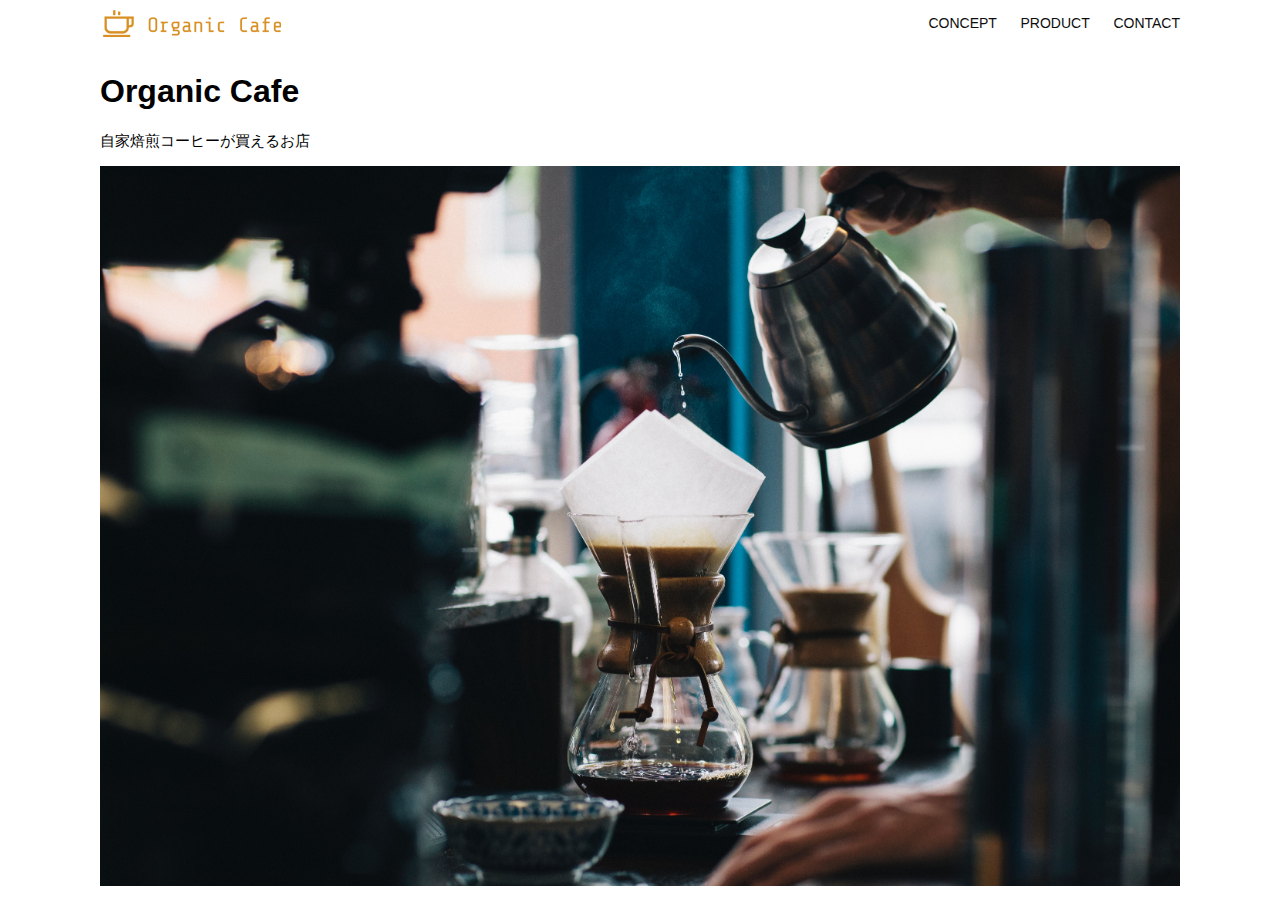
==== index.html @ c50fd714 "kadai_013を追加" ====
<!DOCTYPE html>
<html>
  <head>
    <title>Organic Cafe</title>
    <meta charset="UTF-8" />
    <meta
      name="description"
      content="自家焙煎のコーヒーがお家で楽しめるOrganic Cafe"
    />
    <meta name="viewport" content="width=device-width, initial-scale=1.0" />
    <link rel="stylesheet" href="style.css" />
  </head>
  <body>
    <!-- ヘッダー -->
    <header>
      <!-- ロゴ -->
      <a href="index.html" id="logo"
        ><img src="images/logo.png" alt="トップページに戻る"
      /></a>

      <!-- PC用ナビゲーション -->
      <nav id="nav-pc">
        <a href="index.html#concept">CONCEPT</a>
        <a href="index.html#product">PRODUCT</a>
        <a href="index.html#contact">CONTACT</a>
      </nav>
        <img id="menu-sp" src="images/button-menu.png" alt="ナビゲーションを開く" 
          onclick="document.getElementById('nav-sp').style.display='block'">
      <nav id="nav-sp">
        <img id="close" src="images/button-close.png" alt="ナビゲーションを閉じる" 
          onclick="document.getElementById('nav-sp').style.display='none'">
        <a id="logo-sp" href="index.html" onclick="document.getElementById('nav-sp').style.display='none'">
        <img src=images/logo-sp.png alt="トップページに戻る"></a>
        <a class="menu" href="index.html#concept" onclick="document.getElementById('nav-sp').style.display='none'">CONCEPT</a>
        <a class="menu" href="index.html#product" onclick="document.getElementById('nav-sp').style.display='none'">PRODUCT</a>
        <a class="menu" href="index.html#contact" onclick="document.getElementById('nav-sp').style.display='none'">CONTACT</a>
      </nav>
    </header>
    <main>
      <article>
        <!-- メインビジュアル -->
        <section id="main-visual">
          <div id="main-message">
            <h1>Organic Cafe</h1>
            <p>自家焙煎コーヒーが買えるお店</p>
          </div>
          <img
            src="images/main-image.jpg"
            alt="コーヒーをハンドドリップで淹れる画像"
          />
        </section>
      </article>
    </main>
  </body>
</html>
---- style.css ----
/* PC、スマホ共通スタイル */
body {
  font-family: "Source Sans Pro", "Hiragino Kaku Gothic ProN", Meiryo, Arial,
    sans-serif;
}

p {
  font-size: 15px;
}

#main-visual>img {
  width: 100%;
}

/*================
PC用のスタイル 
=================*/
@media screen and (min-width: 768px) {
  /* 横幅設定 */
  body {
    max-width: 1080px;
    min-width: 960px;
    margin: 0 auto 0 auto;
  }

  /* ヘッダー */
  header {
    display: flex;
    justify-content: space-between;
  }

  /* ナビゲーションのレイアウト */
  #nav-pc {
    text-align: right;
    font-size: 14px;
    padding-top: 15px;
  }

  /* ナビゲーションのリンクの装飾設定 */
  #nav-pc>a {
    text-decoration: none;
    margin-left: 20px;
  }

  #nav-pc>a:link {
    color: #0d0d0d;
  }

  #nav-pc>a:visited {
    color: #0d0d0d;
  }

  #nav-pc>a:hover {
    color: #0d0d0d;
    text-decoration: underline;
  }

  #nav-pc>a:active {
    color: #0d0d0d;
  }
  #menu-sp {
    display: none;
  }
  #nav-sp {
    display: none;
  }
}
@media screen and (max-width: 767px) {
  body {
    min-width: 375px;
    margin: 0;
  }
  #nav-pc {
    display: none;
  }
  #menu-sp {
    float: right;
    padding: 0;
  }
  #nav-sp {
    background-color: #ce933e;
    position: absolute;
    left: 0;
    top: 0;
    height: 100%;
    width: 100%;
    display: none;
    z-index: 100;
  }
  #close {
    position: absolute;
    top: 20px;
    right: 20px;
  }
  #logo-sp {
    margin: 80px 0px 30px 20px;
  }
  #nav-sp > a {
    display: block;
  }
  #nav-sp > a:link {
    color: #ffffff;
  }
  #nav-sp > a:visited {
    color: #ffffff;
  }
  #nav-sp > a:hover {
    color: #ffffff;
    text-decoration: underline;
  }
  #nav-sp > a:active {
    color: #ffffff;
  }
  #nav-sp > .menu {
    text-decoration: none;
    display: block;
    margin: 0 20px 0 20px;
    height: 44px;
    font-size: 16px;
    background-image: url("images/arrow.png");
    background-repeat: no-repeat;
    background-position: right top;
  }
}
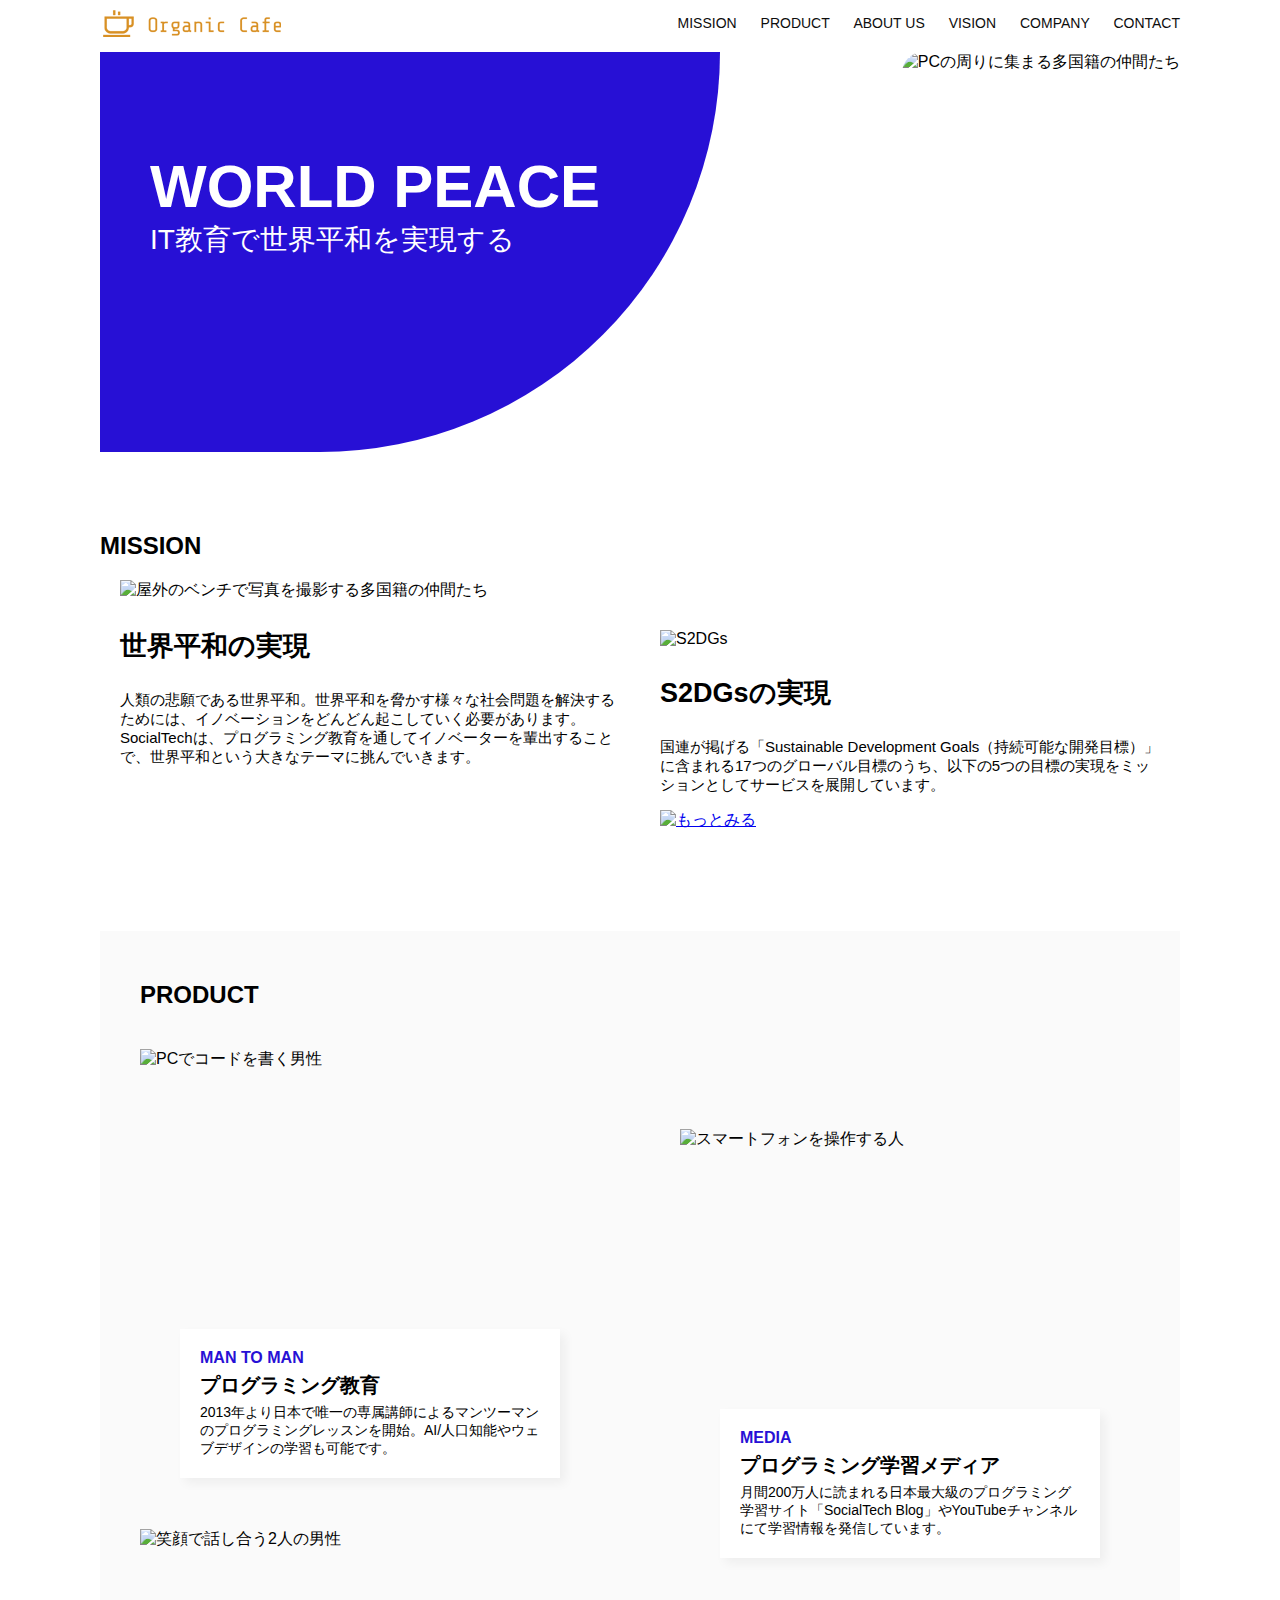
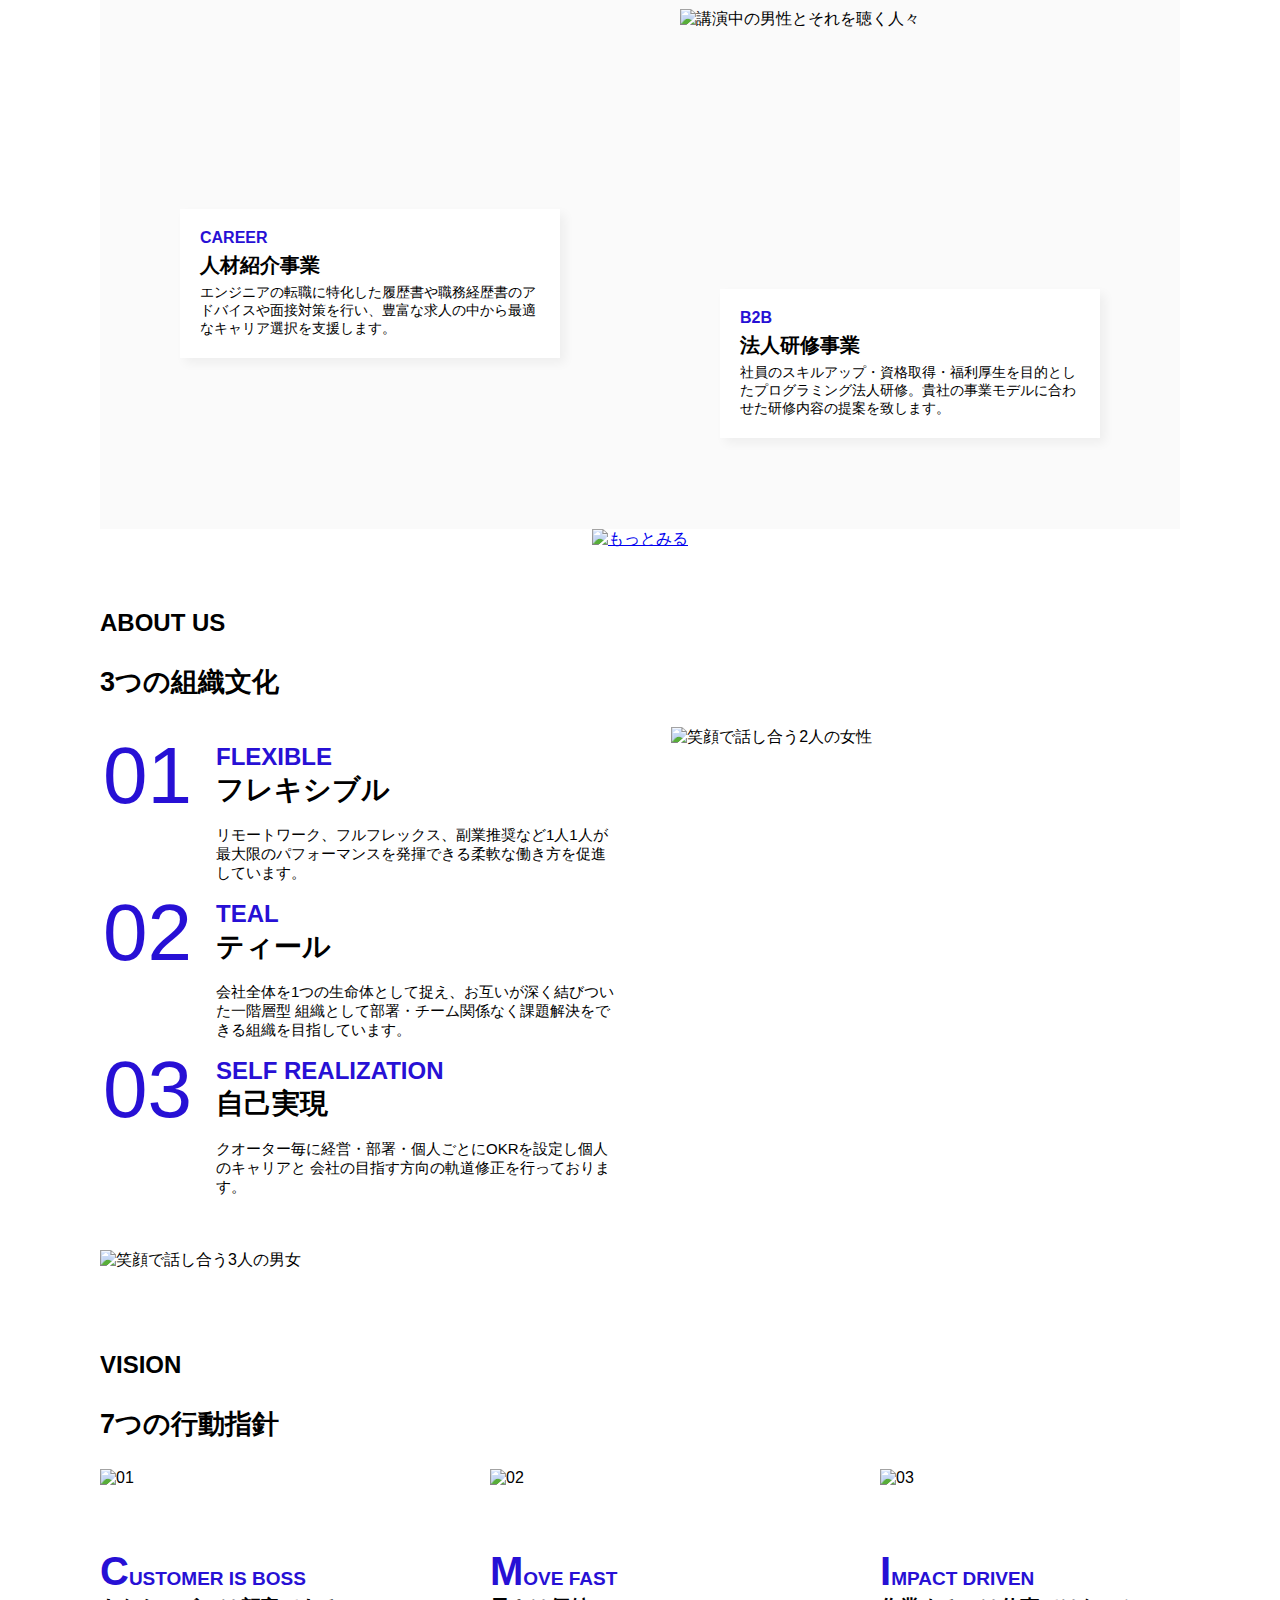
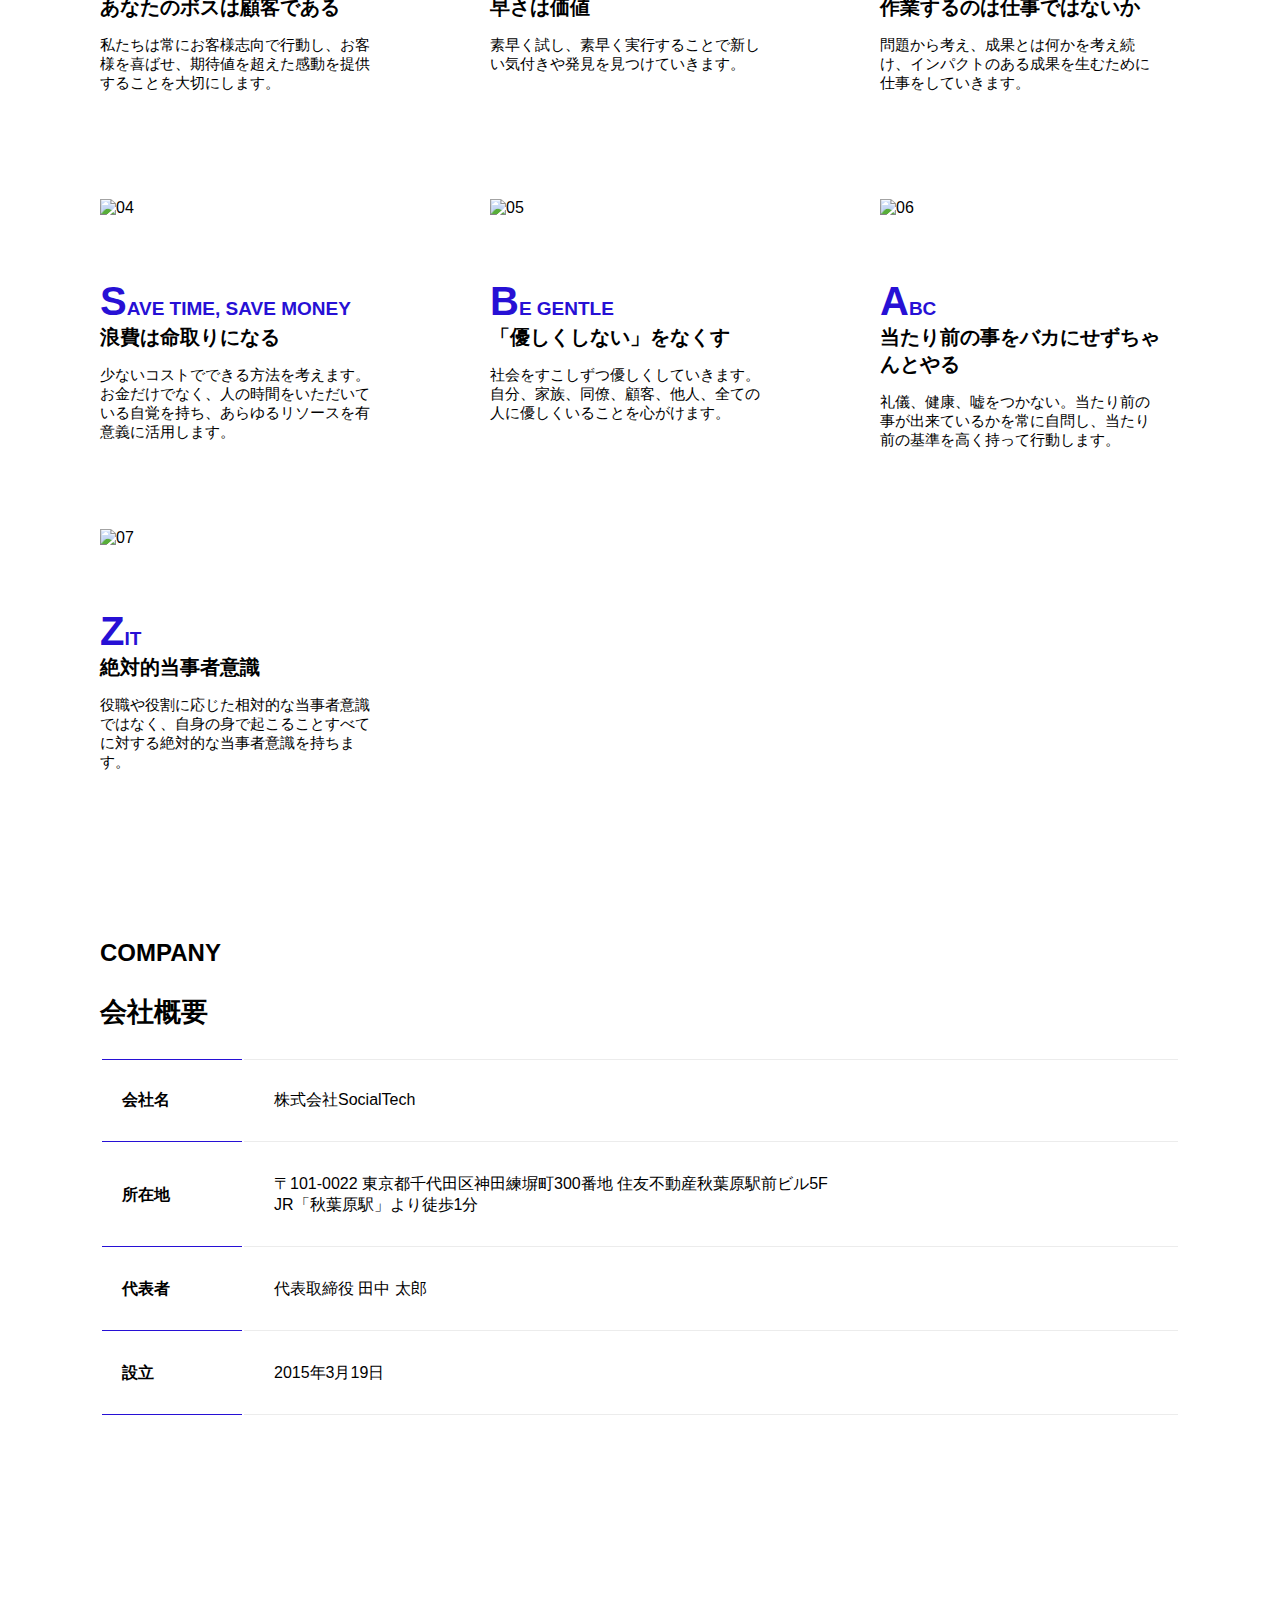
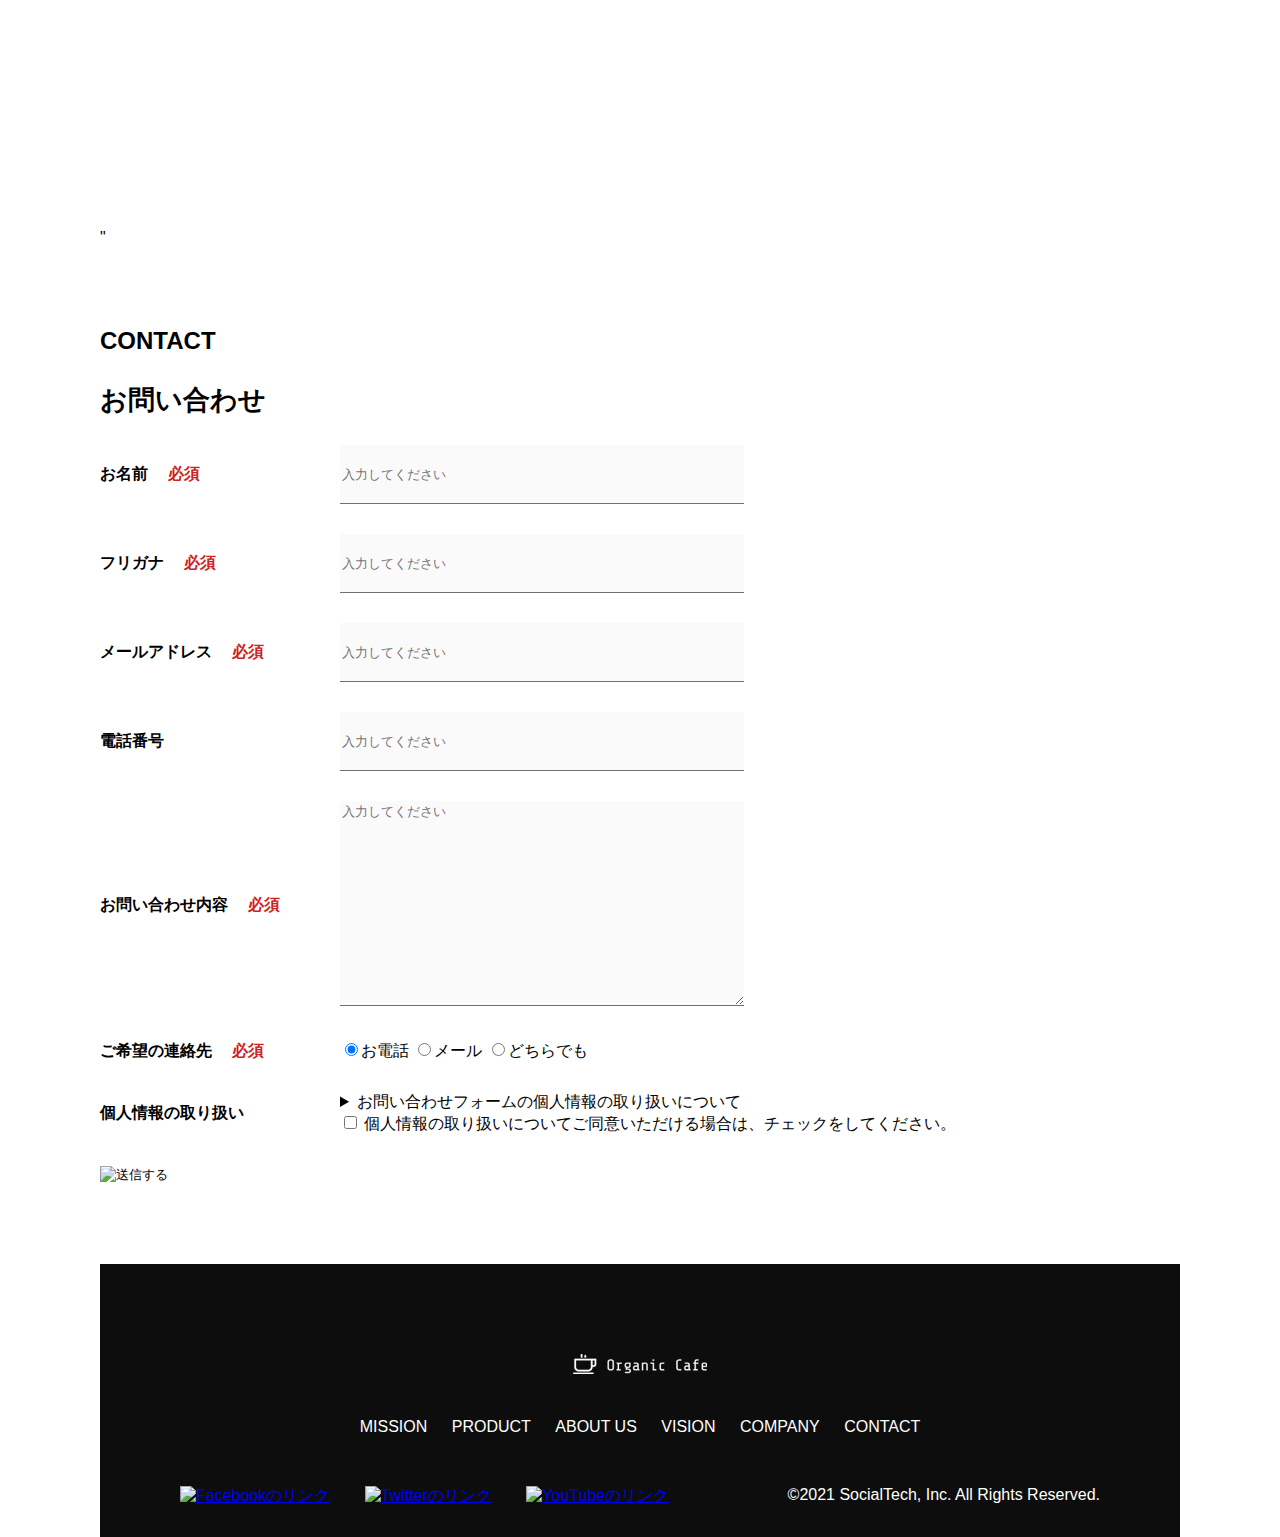
==== commit 12e52c55: "コーポレートサイト課題を提出" ====
--- a/index.html
+++ b/index.html
@@ -1,55 +1,393 @@
 <!DOCTYPE html>
 <html>
   <head>
-    <title>Organic Cafe</title>
-    <meta charset="UTF-8" />
-    <meta
-      name="description"
-      content="自家焙煎のコーヒーがお家で楽しめるOrganic Cafe"
-    />
-    <meta name="viewport" content="width=device-width, initial-scale=1.0" />
-    <link rel="stylesheet" href="style.css" />
+    <title>SocialTech</title>
+    <meta charset="UTF-8">
+    <meta name="description" content="SocialTechはEdTech業界のリーディングカンパニーを目指します。">
+    <meta name="Viewport" content="width=device-width, initial-scale=1.0">
+    <link rel="stylesheet" href="style.css">
   </head>
   <body>
-    <!-- ヘッダー -->
     <header>
-      <!-- ロゴ -->
-      <a href="index.html" id="logo"
-        ><img src="images/logo.png" alt="トップページに戻る"
-      /></a>
-
-      <!-- PC用ナビゲーション -->
+      <a href="index.html" id="logo"><img src="images/logo.png" alt="トップページに戻る"></a>
       <nav id="nav-pc">
-        <a href="index.html#concept">CONCEPT</a>
-        <a href="index.html#product">PRODUCT</a>
+        <a href="mission.html">MISSION</a>
+        <a href="product.html">PRODUCT</a>
+        <a href="index.html#aboutus">ABOUT US</a>
+        <a href="index.html#vision">VISION</a>
+        <a href="index.html#company">COMPANY</a>
         <a href="index.html#contact">CONTACT</a>
       </nav>
-        <img id="menu-sp" src="images/button-menu.png" alt="ナビゲーションを開く" 
-          onclick="document.getElementById('nav-sp').style.display='block'">
+      <!-- スマホ用メニューボタン -->
+      <img id="menu-sp" src="images/button-menu.png" alt="ナビゲーションを開く" onclick="document.getElementById('nav-sp').style.display = 'block'">
+      <!-- スマホ用ナビゲーション -->
       <nav id="nav-sp">
-        <img id="close" src="images/button-close.png" alt="ナビゲーションを閉じる" 
-          onclick="document.getElementById('nav-sp').style.display='none'">
-        <a id="logo-sp" href="index.html" onclick="document.getElementById('nav-sp').style.display='none'">
-        <img src=images/logo-sp.png alt="トップページに戻る"></a>
-        <a class="menu" href="index.html#concept" onclick="document.getElementById('nav-sp').style.display='none'">CONCEPT</a>
-        <a class="menu" href="index.html#product" onclick="document.getElementById('nav-sp').style.display='none'">PRODUCT</a>
-        <a class="menu" href="index.html#contact" onclick="document.getElementById('nav-sp').style.display='none'">CONTACT</a>
+        <img id="close" src="images/button-close.png" alt="ナビゲーションを閉じる" onclick="document.getElementById('nav-sp').style.display = 'none'">
+        <a id="logo-sp" href="index.html" onclick="document.getElementById('nav-sp').style.display = 'none'"><img 
+          src="images/logo-sp.png" alt="トップページに戻る"></a>
+        <a class="menu" href="mission.html" onclick="document.getElementById('nav-sp').style.display = 'none'">MISSION</a>
+        <a class="menu" href="product.html" onclick="document.getElementById('nav-sp').style.display = 'none'">PRODUCT</a>
+        <a class="menu" href="index.html#aboutus" onclick="document.getElementById('nav-sp').style.display = 'none'">ABOUT US</a>
+        <a class="menu" href="index.html#vision" 
+          onclick="document.getElementById('nav-sp').style.display = 'none'">VISION</a>
+        <a class="menu" href="index.html#company"
+          onclick="document.getElementById('nav-sp').style.display = 'none'">COMPANY</a>
+        <a class="menu" href="index.html#contact"
+          onclick="document.getElementById('nav-sp').style.display = 'none'">CONTACT</a>
+        <div id="sns">
+          <a href="https://www.facebook.com/sejuku2013"><img src="images/button-facebook.png" alt="Facebookのリンク"></a>
+          <a href="https://twitter.com/samuraijuku"><img src="images/button-twitter.png" alt="Twitterのリンク"></a>
+          <a href="https://www.youtube.com/channel/UCCFOQO5aDK0xXam4cUQXT8g"><img src="images/button-youtube.png" alt="YouTubeのリンク"></a>
+        </div>
       </nav>
     </header>
     <main>
       <article>
-        <!-- メインビジュアル -->
         <section id="main-visual">
           <div id="main-message">
-            <h1>Organic Cafe</h1>
-            <p>自家焙煎コーヒーが買えるお店</p>
-          </div>
-          <img
-            src="images/main-image.jpg"
-            alt="コーヒーをハンドドリップで淹れる画像"
-          />
+            <h1>WORLD PEACE</h1>
+            <p>IT教育で世界平和を実現する</p>
+          </div>
+          <img src="images/index/index-main.png" alt="PCの周りに集まる多国籍の仲間たち">
+        </section>
+        <section id="mission">
+          <h2 class="index-h2">MISSION</h2>
+          <div id="mission-flex">
+            <div>
+              <img id="mission-photo" src="images/index/index-mission.png" alt="屋外のベンチで写真を撮影する多国籍の仲間たち">
+              <h3>世界平和の実現</h3>
+              <p>
+                人類の悲願である世界平和。世界平和を脅かす様々な社会問題を解決するためには、イノベーションをどんどん起こしていく必要があります。SocialTechは、プログラミング教育を通してイノベーターを輩出することで、世界平和という大きなテーマに挑んでいきます。
+              </p>
+            </div>
+            <div>
+              <img id="s2dgs" src="images/index/s2dgs.png" alt="S2DGs">
+              <h3>S2DGsの実現</h3>
+              <p>国連が掲げる「Sustainable Development Goals（持続可能な開発目標）」に含まれる17つのグローバル目標のうち、以下の5つの目標の実現をミッションとしてサービスを展開しています。</p>
+              <a href="mission.html">
+                <img src="images/button-more.png" alt="もっとみる">
+              </a>
+            </div>
+          </div>
+        </section>
+        <section id="product">
+          <h2 class="index-h2">PRODUCT</h2>
+          <div>
+            <div id="product-left">
+              <div>
+                <img class="product-photo" src="images/index/index-mantoman.png" alt="PCでコードを書く男性">
+                <div class="product-explain">
+                  <span>MAN TO MAN</span>
+                  <h3>プログラミング教育</h3>
+                  <p>2013年より日本で唯一の専属講師によるマンツーマンのプログラミングレッスンを開始。AI/人口知能やウェブデザインの学習も可能です。</p>
+                </div>
+              </div>
+              <div>
+                <img class="product-photo" src="images/index/index-career.png" alt="笑顔で話し合う2人の男性">
+                <div class="product-explain">
+                  <span>CAREER</span>
+                  <h3>人材紹介事業</h3>
+                  <p>エンジニアの転職に特化した履歴書や職務経歴書のアドバイスや面接対策を行い、豊富な求人の中から最適なキャリア選択を支援します。</p>
+                </div>
+              </div>
+            </div>
+            <div id="product-right">
+              <div>
+                <img class="product-photo" src="images/index/index-media.png" alt="スマートフォンを操作する人">
+                <div class="product-explain">
+                  <span>MEDIA</span>
+                  <h3>プログラミング学習メディア</h3>
+                  <p>月間200万人に読まれる日本最大級のプログラミング学習サイト「SocialTech Blog」やYouTubeチャンネルにて学習情報を発信しています。</p>
+                </div>
+              </div>
+              <div>
+                <img class="product-photo" src="images/index/index-b2b.png" alt="講演中の男性とそれを聴く人々">
+                <div class="product-explain">
+                  <span>B2B</span>
+                  <h3>法人研修事業</h3>
+                  <p>社員のスキルアップ・資格取得・福利厚生を目的としたプログラミング法人研修。貴社の事業モデルに合わせた研修内容の提案を致します。</p>
+                </div>
+              </div>
+            </div>
+          </div>
+          <div>
+            <a id="product-more" href="product.html">
+              <img src="images/button-more.png" alt="もっとみる">
+            </a>
+          </div>
+        </section>
+        <section id="aboutus">
+          <h2 class="index-h2">ABOUT US</h2>
+          <h3>3つの組織文化</h3>
+          <div>
+            <table class="culture-table">
+              <tr>
+                <td>
+                  <span class="culture-num">01</span>
+                </td>
+                <td>
+                  <span class="culture-en">FLEXIBLE</span>
+                  <span class="culture-jp">フレキシブル</span>
+                </td>
+              </tr>
+              <tr>
+                <td>
+                  <!-- 空のセル -->
+                </td>
+                <td>
+                  <p class="culture-description">
+                    リモートワーク、フルフレックス、副業推奨など1人1人が最大限のパフォーマンスを発揮できる柔軟な働き方を促進しています。
+                  </p>
+                </td>
+              </tr>
+              <tr>
+                <td>
+                  <span class="culture-num">02</span>
+                </td>
+                <td>
+                  <span class="culture-en">TEAL</span>
+                  <span class="culture-jp">ティール</span>
+                </td>
+              </tr>
+              <tr>
+                <td>
+                  <!-- 空のセル -->
+                </td>
+                <td>
+                  <p class="culture-description">
+                    会社全体を1つの生命体として捉え、お互いが深く結びついた一階層型
+                    組織として部署・チーム関係なく課題解決をできる組織を目指しています。
+                  </p>
+                </td>
+              </tr>
+              <tr>
+                <td>
+                  <span class="culture-num">03</span>
+                </td>
+                <td>
+                  <span class="culture-en">SELF REALIZATION</span>
+                  <span class="culture-jp">自己実現</span>
+                </td>
+              </tr>
+              <tr>
+                <td>
+                  <!-- 空のセル -->
+                </td>
+                <td>
+                  <p class="culture-description">
+                    クオーター毎に経営・部署・個人ごとにOKRを設定し個人のキャリアと
+                    会社の目指す方向の軌道修正を行っております。
+                  </p>
+                </td>
+              </tr>
+            </table>
+            <img class="culture-img" src="images/index/index-aboutus1.png" alt="笑顔で話し合う2人の女性">
+          </div>
+          <img class="culture-img2" src="images/index/index-aboutus2.png" alt="笑顔で話し合う3人の男女">
+        </section>
+        <section id="vision">
+          <h2 class="index-h2">VISION</h2>
+          <h3>7つの行動指針</h3>
+          <div>
+            <div class="vision-box">
+              <img src="images/index/vision-01.png" alt="01">
+              <span>
+                <h4>CUSTOMER IS BOSS</h4>
+                <h5>あなたのボスは顧客である</h5>
+                <p>私たちは常にお客様志向で行動し、お客様を喜ばせ、期待値を超えた感動を提供することを大切にします。</p>
+              </span>
+            </div>
+            <div class="vision-box">
+              <img src="images/index/vision-02.png" alt="02">
+              <span>
+                <h4>MOVE FAST</h4>
+                <h5>早さは価値</h5>
+                <p>素早く試し、素早く実行することで新しい気付きや発見を見つけていきます。</p>
+              </span>
+            </div>
+            <div class="vision-box">
+              <img src="images/index/vision-03.png" alt="03">
+              <span>
+                <h4>IMPACT DRIVEN</h4>
+                <h5>作業するのは仕事ではないか</h5>
+                <p>問題から考え、成果とは何かを考え続け、インパクトのある成果を生むために仕事をしていきます。</p>
+              </span>
+            </div>
+            <div class="vision-box">
+              <img src="images/index/vision-04.png" alt="04">
+              <span>
+                <h4>SAVE TIME, SAVE MONEY</h4>
+                <h5>浪費は命取りになる</h5>
+                <p>少ないコストでできる方法を考えます。お金だけでなく、人の時間をいただいている自覚を持ち、あらゆるリソースを有意義に活用します。</p>
+              </span>
+            </div>
+            <div class="vision-box">
+              <img src="images/index/vision-05.png" alt="05">
+              <span>
+                <h4>BE GENTLE</h4>
+                <h5>「優しくしない」をなくす</h5>
+                <p>社会をすこしずつ優しくしていきます。自分、家族、同僚、顧客、他人、全ての人に優しくいることを心がけます。</p>
+              </span>
+            </div>
+            <div class="vision-box">
+              <img src="images/index/vision-06.png" alt="06">
+              <span>
+                <h4>ABC</h4>
+                <h5>当たり前の事をバカにせずちゃんとやる</h5>
+                <p>礼儀、健康、嘘をつかない。当たり前の事が出来ているかを常に自問し、当たり前の基準を高く持って行動します。</p>
+              </span>
+            </div>
+            <div class="vision-box">
+              <img src="images/index/vision-07.png" alt="07">
+              <span>
+                <h4>ZIT</h4>
+                <h5>絶対的当事者意識</h5>
+                <p>役職や役割に応じた相対的な当事者意識ではなく、自身の身で起こることすべてに対する絶対的な当事者意識を持ちます。</p>
+              </span>
+            </div>
+          </div>
+        </section>
+        <section id="company">
+          <h2 class="index-h2">COMPANY</h2>
+          <h3>会社概要</h3>
+          <table id="company-table">
+            <tr>
+              <th class="tableheader-first">会社名</th>
+              <td class="cell-first">株式会社SocialTech</td>
+            </tr>
+            <tr>
+              <th class="tableheader">所在地</th>
+              <td class="cell">〒101-0022 東京都千代田区神田練塀町300番地 住友不動産秋葉原駅前ビル5F<br>JR「秋葉原駅」より徒歩1分</td>
+            </tr>
+            <tr>
+              <th class="tableheader">代表者</th>
+              <td class="cell">代表取締役 田中 太郎</td>
+            </tr>
+            <tr>
+              <th class="tableheader">設立</th>
+              <td class="cell">2015年3月19日</td>
+            </tr>
+          </table>
+          <iframe 
+            src="https://www.google.com/maps/embed?pb=!1m14!1m8!1m3!1d12960.275416078066!2d139.7746526!3d35.6999232!3m2!1i1024!2i768!4f13.1!3m3!1m2!1s0x60188fee13660e23%3A0x77137876edf742ac!2z5L2P5Y-L5LiN5YuV55Sj56eL6JGJ5Y6f6aeF5YmN44OT44Or!5e0!3m2!1sja!2sjp!4v1712902845489!5m2!1sja!2sjp"
+            style="border:0;" allowfullscreen="" loading="lazy">
+          </iframe>"
+        </section>
+        <section id="contact">
+          <h2 class="index-h2">CONTACT</h2>
+          <h3>お問い合わせ</h3>
+          <form>
+            <div>
+              <div class="contact-heading">
+                <label class="contact-label">お名前<span class="contact-span">必須</span></label>
+              </div>
+              <div>
+                <input type="text" name="name" placeholder="入力してください" class="contact-textbox">
+              </div>
+            </div>
+            <div>
+              <div class="contact-heading">
+                <label class="contact-label">フリガナ<span class="contact-span">必須</span></label>
+              </div>
+              <div>
+                <input type="text" name="hurigana" placeholder="入力してください" class="contact-textbox">
+              </div>
+            </div>
+            <div>
+              <div class="contact-heading">
+                <label class="contact-label">メールアドレス<span class="contact-span">必須</span></label>
+              </div>
+              <div>
+                <input type="text" name="email" placeholder="入力してください" class="contact-textbox">
+              </div>
+            </div>
+            <div>
+              <div class="contact-heading">
+                <label class="contact-label">電話番号</label>
+              </div>
+              <div>
+                <input type="text" name="tel" placeholder="入力してください" class="contact-textbox">
+              </div>
+            </div>
+            <div>
+              <div class="contact-heading">
+                <label class="contact-label">お問い合わせ内容<span class="contact-span">必須</span></label>
+              </div>
+              <div>
+                <textarea class="contact-textarea" placeholder="入力してください" name="message"></textarea>
+              </div>
+            </div>
+            <div>
+              <div class="contact-heading">
+                <label class="contact-label">ご希望の連絡先<span class="contact-span">必須</span></label>
+              </div>
+              <div>
+                <input class="radiobutton" type="radio" value="tel" name="contact" checked><label>お電話</label>
+                <input class="radiobutton" type="radio" value="mail" name="contact"><label>メール</label>
+                <input class="radiobutton" type="radio" value="both" name="contact"><label>どちらでも</label>
+              </div>
+            </div>
+            <div>
+              <div class="contact-heading">
+                <label class="contact-label">個人情報の取り扱い</label>
+              </div>
+              <div>
+                <details>
+                  <summary>お問い合わせフォームの個人情報の取り扱いについて</summary>
+                  <div>
+                    <span>１．組織の名称又は氏名</span><br>
+                    株式会社SocialTech<br><br>
+                    <span>２．個人情報保護管理者（若しくはその代理人）の氏名又は職名、所属及び連絡先
+                    鈴木 一郎 コーポレート部</span><br>
+                    メールアドレス：samurai@example.com<br>
+                    TEL：03-1234-5678<br>
+                    <span>３．個人情報の利用目的</span><br>
+                    ・本サービス及び本サービスに関連する情報の提供又はそれらに関する連絡のため<br>
+                    ・ユーザーの本人確認のため<br>
+                    ・当社サービスのご案内のため<br>
+                    ・当社の商品等の広告または宣伝（電子メールによるものを含むものとします。）<br><br>
+                    <span>４．個人情報の取り扱い業務の委託</span><br>
+                    個人情報の取扱業務の全部または一部を外部に業務委託する場合があります。<br>
+                    その際、弊社は、個人情報を適切に保護できる管理体制を敷き実行していることを条件として<br>
+                    委託先を厳選したうえで、機密保持契約を委託先と締結し、お客様の個人情報を厳密に管理させます。<br><br>
+                    <span>５．個人情報の開示等の請求</span><br>
+                    お客様は、弊社に対してご自身の個人情報の開示等（利用目的の通知、開示、内容の訂正・追加・削除・利用の停止または消去、第三者への提供の停止）に関して、当社問合わせ窓口に申し出ることができます。<br>
+                    その際、弊社はお客様ご本人を確認させていただいたうえで、合理的な期間内に対応いたします。<br><br>
+                    なお、個人情報に関する弊社問合わせ先は、次の通りです。<br><br>
+                    株式会社SocialTech　個人情報問合わせ窓口<br>
+                    〒101-0022 東京都千代田区神田練塀町300番地 住友不動産秋葉原駅前ビル5F<br>
+                    メールアドレス：samurai@example.com　TEL：03-1234-5678<br><br>
+                    <span>６．個人情報を提供されることの任意性について</span><br><br>
+                    お客様がご自身の個人情報を弊社に提供されるか否かは、お客様のご判断によりますが、もしご提供されない場合には、適切なサービスが提供できない場合がありますので予めご了承ください。
+                  </div>
+                </details>
+                <input type="checkbox" name="agree">
+                <span>個人情報の取り扱いについてご同意いただける場合は、チェックをしてください。</span>
+              </div>
+            </div>
+            <input type="image" src="images/button-submit.png" alt="送信する">
+          </form>
         </section>
       </article>
+      <footer>
+        <div id="footer-logo">
+          <img src="images/logo-sp.png" alt="SocialTech">
+        </div>
+        <div id="footer-link">
+          <a href="mission.html">MISSION</a>
+          <a href="product.html">PRODUCT</a>
+          <a href="index.html#aboutus">ABOUT US</a>
+          <a href="index.html#vision">VISION</a>
+          <a href="index.html#company">COMPANY</a>
+          <a href="index.html#contact">CONTACT</a>
+        </div>
+        <div id="sns-footer">
+          <a href="https://www.facebook.com/sejuku2013"><img src="images/button-facebook.png" alt="Facebookのリンク"></a>
+          <a href="https://twitter.com/samuraijuku"><img src="images/button-twitter.png" alt="Twitterのリンク"></a>
+          <a href="https://www.youtube.com/channel/UCCFOQO5aDK0xXam4cUQXT8g"><img src="images/button-youtube.png" alt="YouTubeのリンク"></a>
+          <span id="copyright">&copy;2021 SocialTech, Inc. All Rights Reserved. </span>
+        </div>
+      </footer>
     </main>
   </body>
 </html>--- a/style.css
+++ b/style.css
@@ -1,124 +1,1036 @@
 /* PC、スマホ共通スタイル */
 body {
-  font-family: "Source Sans Pro", "Hiragino Kaku Gothic ProN", Meiryo, Arial,
-    sans-serif;
-}
-
+  font-family: "Source Sans Pro", "Hiragino kaku Gothic ProN", Meiryo, Arial, sans-serif;
+}
 p {
   font-size: 15px;
 }
+@media screen and (min-width: 768px) {
 
-#main-visual>img {
-  width: 100%;
+body {
+  max-width: 1080px;
+  min-width: 960px;
+  margin: 0 auto 0 auto;
+}
+header {
+  display: flex;
+  justify-content: space-between;
+}
+#nav-pc {
+  font-size: 14px;
+  padding-top: 15px;
+}
+#nav-pc > a {
+  text-decoration: none;
+  margin-left: 20px;
+}
+#nav-pc > a:link {
+  color: #0d0d0d;
+}
+#nav-pc > a:visited {
+  color: #0d0d0d;
+}
+#nav-pc > a:hover {
+  color: #0d0d0d;
+  text-decoration: underline;
+}
+#nav-pc > a:active {
+  color: #0d0d0d;
+}
+#main-visual {
+  position: relative;
+  height: 400px;
+}
+#main-message {
+  position: absolute;
+  top: 0;
+  left: 0;
+  background-color: #2710d5;
+  color: #ffffff;
+  border-radius: 0 0 476px 0;
+  max-width: 620px;
+  height: 100%;
+  width: 100%;
+  z-index: 11;
+}
+#main-message > h1 {
+  font-size: 60px;
+  font-weight: bold;
+  margin: 100px 0 0 50px;
+}
+#main-message > p {
+  font-size: 28px;
+  margin: 0 0 0 50px;
+}
+#main-visual > img {
+  position: absolute;
+  top: 0;
+  right: 0;
+  max-width: 620px;
+  border-radius: 476px 0 0 0;
+  z-index: 10;
+}
+h2 {
+  margin: 40px 0 0 0;
+}
+h2::after {
+  content: url("images/line.png");
+  margin-left: 10px;
+}
+h3 {
+  font-size: 27px;
+}
+#mission {
+  margin: 80px auto 80px auto;
+  width: 100%;
+}
+#mission-flex {
+  width: 100%;
+  display: flex;
+}
+#mission-flex > div {
+  width: 50%;
+  margin: 20px;
+}
+#mission-photo {
+  width: 100%;
+}
+#s2dgs {
+  margin-top: 50px;
+  width: 100%;
+}
+#product {
+  background-color: #fafafa;
+  margin: 80px 0 80px 0;
+  padding: 10px 40px 0 40px;
+}
+#product > div {
+  margin-top: 40px;
+  display: flex;
+}
+#product-left {
+  width: 50%;
+  margin-right: 20px;
+}
+#product-right {
+  width: 50%;
+  margin-left: 20px;
+  margin-top: 80px;
+}
+#product-left > div {
+  position: relative;
+  height: 480px;
+  margin-right: 20px;
+}
+#product-right > div {
+  position: relative;
+  height: 480px;
+  margin-left: 20px;
+}
+.product-photo {
+  width: 100%;
+}
+.product-explain {
+  background-color: #ffffff;
+  position: absolute;
+  left: 0;
+  top: 280px;
+  margin: 0 40px 0 40px;
+  padding: 20px;
+  box-shadow: 5px 5px 10px rgba(0, 0, 0, 0.05); 
+}
+.product-explain > span {
+  color: #2710d5;
+  font-weight: bold;
+  font-size: 16px;
+  margin: 0;
+}
+.product-explain > h3 {
+  font-size: 20px;
+  margin: 5px 0 5px 0;
+}
+.product-explain > p {
+  font-size: 14px;
+  margin: 0;
+}
+#product-more {
+  margin: 0 auto -42px auto;
+}
+#aboutus {
+  margin: 80px auto 80px auto;
+}
+#aboutus > div {
+  display: flex;
+}
+.culture-img {
+  width: 100%;
+  align-self: flex-start;
+}
+.culture-img2 {
+  margin-top: 50px;
+  width: 100%;
+}
+.culture-table {
+  margin-right: 50px;
+}
+.culture-num {
+  font-size: 80px;
+  color: #2710d5;
+  margin: 0 20px 0 0;
+}
+.culture-en {
+  color: #2710d5;
+  font-weight: bold;
+  font-size: 24px;
+  display: block;
+}
+.culture-jp {
+  font-size: 28px;
+  font-weight: bold;
+}
+.culture-description {
+  margin: 0;
+}
+#vision {
+  margin: 80px auto;
+}
+#vision > div {
+  width: 100%;
+  display: flex;
+  justify-content: space-between;
+  flex-wrap: wrap;
+}
+.vision-box {
+  width: 300px;
+  height: 300px;
+  margin-bottom: 30px;
+  position: relative; 
+}
+.vision-box > img {
+  width: 100%;
+  height: auto;
+  position: absolute;
+  top: 0;
+  left: 0;
+  z-index: 30;
+}
+.vision-box > span {
+  position: absolute;
+  top: 0;
+  left: 0;
+  z-index: 31;
+  margin-right: 20px;
+}
+.vision-box > span > h4 {
+  color: #2710d5;
+  font-size: 19px;
+  margin: 80px 0 0 0;
+}
+.vision-box > span > h4::first-letter {
+  font-size: 40px;
+}
+.vision-box > span > h5 {
+  font-size: 20px;
+  margin: 0 0 0 0;
+}
+.vision-box > span > p {
+  margin-top: 10px 0 0 0,
+}
+#company {
+  margin: 80px auto 80px auto;
+}
+#company-table {
+  width: 100%;
+}
+.tableheader {
+  text-align: left;
+  padding: 20px;
+  border-bottom-color: #2710d5;
+  border-bottom-width: 1px;
+  border-bottom-style: solid;
+  width: 100px;
+}
+.tableheader-first {
+  text-align: left;
+  padding: 20px;
+  border-bottom-color: #2710d5;
+  border-bottom-width: 1px;
+  border-bottom-style: solid;
+  border-top-color: #2710d5;
+  border-top-width: 1px;
+  border-top-style: solid;
+  width: 100px;
+}
+.cell {
+  padding: 30px;
+  border-bottom-color: #ececec;
+  border-bottom-width: 1px;
+  border-bottom-style: solid;
+}
+.cell-first {
+  padding: 30px;
+  border-bottom-color: #ececec;
+  border-bottom-width: 1px;
+  border-bottom-style: solid; 
+  border-top-color: #ececec;
+  border-top-width: 1px;
+  border-top-style: solid;
+}
+#company > iframe {
+  width: 100%;
+  height: 368px;
+  margin-top: 40px;
+}
+#contact {
+  margin: 80px auto 80px auto;
+}
+#contact > form > div {
+  display: flex;
+  flex-direction: row;
+  flex-wrap: wrap;
+  padding-bottom: 30px;
+}
+.contact-heading {
+  width: 240px;
+  align-self: center;
+}
+.contact-label {
+  font-weight: bold;
+}
+.contact-span {
+  color: #ce2222;
+  margin: 0 0 0 20px;
+  font-weight: bold;
+}
+.contact-textbox {
+  border-top: 0;
+  border-left: 0;
+  border-right: 0;
+  border-bottom-width: 1px;
+  border-bottom-color: #707070;
+  border-bottom-style: solid;
+  background-color: #fafafa;
+  width: 400px;
+  height: 56px;
+}
+.contact-textarea {
+  border-top: 0;
+  border-left: 0;
+  border-right: 0;
+  border-bottom-width: 1px;
+  border-bottom-color: #707070;
+  border-bottom-style: solid;
+  background-color: #fafafa;
+  width: 400px;
+  height: 200px;
+}
+details {
+  width: 700px;
+}
+details > div {
+  background-color: #fafafa;
+  padding: 20px;
+}
+details > div > span {
+  font-weight: bold;
+}
+footer {
+  background-color: #0d0d0d;
+  text-align: center;
+  padding: 80px 80px 30px 80px;
+}
+#footer-logo {
+  margin-bottom: 30px;
+}
+#footer-link {
+  margin-bottom: 50px;
+}
+#footer-link > a {
+  text-decoration: none;
+  margin: 10px;
+}
+#footer-link > a:link {
+  color: #ffffff;
+}
+#footer-link > a:visited {
+  color: #ffffff;
+}
+#footer-link > a:hover {
+  color: #ffffff;
+  text-decoration: underline;
+}
+#footer-link > a:active {
+  color: #ffffff;
+}
+#sns-footer {
+  text-align: left;
+  width: 100%;
+}
+#sns-footer > a {
+  margin-right: 30px;
+}
+#copyright {
+  color: #ffffff;
+  float: right;
+}
+#nav-sp, #menu-sp {
+  display: none;
+}
+#mission-main {
+  height: 496px;
+  width: 100%;
+  background-image: url("images/mission/mission-main.png");
+  background-repeat: no-repeat;
+  background-position-y: center;
+}
+#mission-title {
+  background-color: #2710d5;
+  width: 368px;
+  color: #ffffff;
+  height: 496px;
+  border-radius: 0 248px 248px 0;
+  position: relative;
+}
+#mission-title>h1 {
+  position: absolute;
+  top: 0;
+  left: 100px;
+  font-size: 80px;
+}
+#mission-title>span {
+  position: absolute;
+  top: 200px;
+  left: 100px;
+  font-size: 26px;
+}
+#mission-title>div {
+  position: absolute;
+  top: 350px;
+  left: 100px;
+  font-size: 16px;
+}
+#mission-s2dgs {
+  width: 100%;
+  margin: 20px;
+}
+.mission-h2 {
+  color: #2710d5;
+  font-size: 40px;
+}
+.mission-h2::after {
+  content: none;
+}
+#mission-5goals {
+  margin: 20px;
+  display: flex;
+}
+#mission-5goals>div {
+  flex-grow: 1;
+  padding: 20px;
+}
+#mission-5goals>div>div {
+  margin-bottom: 40px;
+}
+.fivegoals-image-right {
+  float: right;
+  margin: 20px;
+}
+.fivegoals-image-left {
+  float: left;
+  margin: 20px;
+}
+.fivegoals-number {
+  color: #2710d5;
+  font-size: 48px;
+  margin: 0;
+}
+.fivegoals-h3 {
+  font-size: 28px;
+  margin: 0;
+}
+.fivegoals-p {
+  margin: 0;
+}
+#product-main {
+  height: 496px;
+  width: 100%;
+  background-image: url("images/product/product-main.png");
+  background-repeat: no-repeat;
+  background-position-y: center;
+}
+#product-title {
+  background-color: #2710d5;
+  width: 368px;
+  color: #ffffff;
+  height: 496px;
+  border-radius: 0 248px 248px 0;
+  position: relative; 
+}
+#product-title>h1 {
+  position: absolute;
+  top: 0;
+  left: 100px;
+  font-size: 80px;
+}
+#product-title>span {
+  position: absolute;
+  top: 200px;
+  left: 100px;
+  font-size: 26px;
+}
+#product-title>div {
+  position: absolute;
+  top: 350px;
+  left: 100px;
+  font-size: 16px;
+}
+.product-section1 {
+  position: relative;
+  margin: 20px;
+  height: 340px;
+}
+.product-section1>img {
+  position: absolute;
+  top: 0;
+  left: 0;
+  width: 450px;
+  margin: 0 40px 30px 0;
+  border-radius: 0 432px 0 0;
+}
+.product-section1>div {
+  position: absolute;
+  top: 0;
+  left: 480px;
+}
+.product-section2 {
+  position: relative;
+  margin: 20px;
+  height: 340px;
+}
+.product-section2>img {
+  position: absolute;
+  top: 0;
+  right: 0;
+  width: 450px;
+  margin: 0 0 30px 40px;
+  border-radius: 432px 0 0 0;
+}
+.product-section2>div {
+  width: 500px;
+  position: absolute;
+  top: 0;
+  left: 0;
+}
+.product-h2 {
+  color: #2710d5;
+  font-size: 24px;
+  margin: 0;
+}
+.product-h3 {
+  font-size: 28px;
+  margin: 0;
 }
 
-/*================
-PC用のスタイル 
-=================*/
-@media screen and (min-width: 768px) {
-  /* 横幅設定 */
-  body {
-    max-width: 1080px;
-    min-width: 960px;
-    margin: 0 auto 0 auto;
-  }
+}
 
-  /* ヘッダー */
-  header {
-    display: flex;
-    justify-content: space-between;
-  }
+@media screen and (max-width: 767px) {
+  
+body {
+  min-width: 375px;
+  margin: 0;
+}
+#nav-pc {
+  display: none;
+}
+#menu-sp {
+  float: right;
+  padding: 0;
+}
+#nav-sp {
+  background-color: #2710d5;
+  position: absolute;
+  top: 0;
+  left: 0;
+  width: 100%;
+  height: 100%;
+  display: none;
+  z-index: 100;
+}
+#close {
+  position: absolute;
+  top: 20px;
+  right: 20px;
+}
+#logo-sp {
+  margin: 80px 0 30px 20px;
+}
+#nav-sp > a {
+  display: block;
+}
+#nav-sp > a:link {
+  color: #ffffff;
+}
+#nav-sp > a:visited {
+  color: #ffffff;
+}
+#nav-sp > a:hover {
+  color: #ffffff;
+  text-decoration: underline;
+}
+#nav-sp > a:active {
+  color: #ffffff;
+}
+#nav-sp > .menu {
+  text-decoration: none;
+  display: block;
+  margin: 0 20px 0 20px;
+  height: 44px;
+  font-size: 16px;
+  background-image: url("images/arrow.png");
+  background-repeat: no-repeat;
+  background-position: right top;
+}
+#sns {
+  position: absolute;
+  bottom: 20px;
+  left: 20px;
+}
+#sns > a {
+  margin-right: 30px;
+}
+#main-visual {
+  position: relative;
+  height: 470px;
+  width: 100%;
+  overflow: hidden;
+}
+#main-visual > div {
+  position: absolute;
+  top: 0;
+  left: 0;
+  background-color: #2710d5;
+  color: white;
+  border-radius: 0 0 476px 0;
+  text-align: center;
+  height: 280px;
+  width: 100%;
+  z-index: 11;
+}
+#main-visual > div > h1 {
+  font-size: 28px;
+  margin: 90px 0 0 0;
+}
+#main-visual > div > p {
+  margin: 0;
+}
+#main-visual > img {
+  width: 100%;
+  border-radius: 476px 0 0 0;
+  z-index: 10;
+  position: absolute;
+  bottom: 0;
+  right: 0;
+}
+h2::after {
+  content: url("images/line.png");
+  margin-left: 10px;
+}
+h3 {
+  font-size: 24px;
+  margin: 10px 0 0 0;
+}
+#mission {
+  margin: 20px;
+}
+#mission-photo {
+  width: 100%;
+}
+#s2dgs {
+  width: 100%;
+}
+#product {
+  background-color: #fafafa;
+  padding-top: 10px;
+}
+#product h2 {
+  margin-left: 20px;
+}
+#product-left, #producy-right {
+  margin: 0 20px 0 20px;
+}
+#product-left > div, #product-right > div {
+  position: relative;
+  height: 540px;
+}
+.product-explain {
+  background-color: #ffffff;
+  position: absolute;
+  left: 0;
+  bottom: 50px;
+  padding: 20px;
+  box-shadow: 5px 5px 10px rgba(0, 0, 0, 0.05);
+}
+.product-explain>span {
+  color: #2710d5;
+  font-weight: bold;
+  font-size: 16px;
+  margin: 0;
+}
+.product-explain>h3 {
+  margin: 10px 0 10px 0;
+}
+.product-photo {
+  width: 100%;
+}
+#product-more>img {
+  margin: 0 0 -42px 20px;
+}
+#aboutus {
+  margin: 80px 20px 80px 20px;
+}
+#aboutus>div {
+  display: flex;
+  flex-direction: column;
+}
+.culture-table {
+  width: 100%;
+  padding-right: 20px;
+  order: 2;
+}
+.culture-img {
+  width: 100%;
+  order: 1;
+}
+.culture-img2 {
+  width: 100%;
+}
+.culture-num {
+  font-size: 80px;
+  color: #2710d5;
+}
+.culture-en {
+  color: #2710d5;
+  font-weight: bold;
+  font-size: 24px;
+  display: block;
+}
+.culture-jp {
+  display: block;
+}
+.culture-description {
+  margin: 0;
+}
+#vision {
+  margin: 80px 20px 80px 20px;
+}
+.vision-box {
+  width: 300px;
+  height: 300px;
+  margin-bottom: 30px;
+  position: relative;
+}
+.vision-box>img {
+  width: 100%;
+  height: auto;
+  position: absolute;
+  top: 0;
+  left: 0;
+  z-index: 30;
+}
+.vision-box>span {
+  position: absolute;
+  top: 0;
+  left: 0;
+  z-index: 31;
+  margin-right: 20px;
+}
+.vision-box>span>h4 {
+  color: #2710d5;
+  font-size: 19px;
+  margin: 60px 0 0 0;
+}
+.vision-box>span>h5 {
+  font-size: 20px;
+  margin: 0 0 0 0;
+}
+.vision-box>span>p {
+  margin: 10px 0 0 0;
+}
+#company {
+  margin: 0 20px 0 20px;
+}
+#company > h3 {
+  margin-bottom: 20px;
+}
+#company>table {
+  width: 100%;
+}
+.tableheader-first {
+  text-align: left;
+  padding: 20px;
+  border-bottom-color: #2710d5;
+  border-bottom-width: 1px;
+  border-bottom-style: solid;
+  border-top-color: #2710d5;
+  border-top-width: 1px;
+  border-top-style: solid;
+  width: 50px;
+}
+.tableheader {
+  text-align: left;
+  padding: 20px;
+  border-bottom-color: #2710d5;
+  border-bottom-width: 1px;
+  border-bottom-style: solid;
+  width: 50px;
+}
+.cell {
+  padding: 20px;
+  border-bottom-color: #ececec;
+  border-bottom-width: 1px;
+  border-bottom-style: solid;
+}
+.cell-first {
+  padding: 20px;
+  border-bottom-color: #ececec;
+  border-bottom-width: 1px;
+  border-bottom-style: solid;
+  border-top-color: #ececec;
+  border-top-width: 1px;
+  border-top-style: solid;
+}
+#company>iframe {
+  width: 100%;
+  height: 240px;
+  margin: 40px 0 0 0;
+}
+#contact {
+  margin: 80px 20px 80px 20px;
+}
+#contact>h3 {
+  margin-bottom: 20px;
+}
+#contact>form>div {
+  margin-bottom: 20px;
+}
+.contact-heading {
+  margin-bottom: 20px;
+}
+.contact-label {
+  font-weight: bold;
+}
+.contact-span {
+  color: #ce2222;
+  margin: 0 0 0 20px;
+  font-weight: bold;
+}
+.contact-textbox {
+  height: 56px;
+  border-top: 0;
+  border-left: 0;
+  border-right: 0;
+  background-color: #fafafa;
+  border-bottom-color: #707070;
+  border-bottom-width: 1px;
+  border-style: solid;
+  min-width: 300px;
+  width: 100%;
+}
+.contact-textarea {
+  height: 150px;
+  border-top: 0;
+  border-left: 0;
+  border-right: 0;
+  background-color: #fafafa;
+  width: 100%;
+}
+.radiobutton {
+  margin-bottom: 20px;
+}
+.radiobutton+label::after {
+  content: "\A";
+  white-space: pre;
+}
+footer {
+  background-color: #0d0d0d;
+  padding: 30px 20px 50px 20px;
+}
+#footer-logo {
+  margin-bottom: 30px;
+}
+#footer-link {
+  margin-bottom: 50px;
+}
+#footer-link>a {
+  text-decoration: none;
+  margin: 0 20px 30px 0;
+  display: block;
+  background-image: url("images/arrow.png");
+  background-repeat: no-repeat;
+  background-position: right top;
+}
+#footer-link>a:link {
+  color: #ffffff
+}
+#footer-link>a:visited {
+  color: #ffffff;
+}
+#footer-link>a:hover {
+  color: #ffffff;
+  text-decoration: underline;
+}
+#footer-link>a:active {
+  color: #ffffff;
+}
+#sns-footer>a {
+  margin-right: 30px;
+}
+#copyright {
+  font-size: 12px;
+  display: block;
+  margin-top: 30px;
+  color: #ffffff;
+}
+#mission-main {
+  height: 256px;
+  width: 100%;
+  background-image: url("images/mission/mission-main.png");
+  background-repeat: no-repeat;
+  background-position-y: center;
+  background-size: auto 208px;
+}
+#mission-title {
+  background-color: #2710d5;
+  width: 136px;
+  color: #ffffff;
+  height: 256px;
+  border-radius: 0 248px 248px 0;
+  position: relative;
+}
+#mission-title>h1 {
+  position: absolute;
+  top: 0;
+  left: 20px;
+  font-size: 40px;
+}
+#mission-title>span {
+  position: absolute;
+  top: 110px;
+  left: 20px;
+  font-size: 18px;
+}
+#mission-title>div {
+  position: absolute;
+  top: 180px;
+  left: 20px;
+  font-size: 13px;
+}
+#mission-s2dgs {
+  margin: 20px;
+}
+.mission-h2 {
+  color: #2710d5;
+  font-size: 38px;
+  margin: 0;
+}
+.mission-h2::after {
+  content: none;
+}
+#mission-s2dgs>img {
+  width: 100%;
+}
+#mission-5goals {
+  margin: 20px;
+}
+#mission-5goals>div>div {
+  margin: 40px;
+}
+#s2dgs-image {
+  width: 100%;
+}
+.fivegoals-image-right {
+  margin: 20px auto 20px auto;
+  display: block;
+}
+.fivegoals-image-left {
+  margin: 20px auto 20px auto;
+  display: block;
+}
+.fivegoals-number {
+  color: #2710d5;
+  font-size: 48px;
+  margin: 0;
+}
+.fivegoals-h3 {
+  font-size: 28px;
+  margin: 0;
+}
+.fivegoals-p {
+  margin: 0;
+}
+#product-main {
+  height: 256px;
+  width: 100%;
+  background-image: url("images/product/product-main.png");
+  background-repeat: no-repeat;
+  background-position-y: center;
+  background-size: auto 208px;
+}
+#product-title {
+  background-color: #2710d5;
+  width: 136px;
+  color: #ffffff;
+  height: 256px;
+  border-radius: 0 248px 248px 0;
+  position: relative;
+}
+#product-title>h1 {
+  position: absolute;
+  top: 0;
+  left: 20px;
+  font-size: 40px;
+}
+#product-title>span {
+  position: absolute;
+  top: 110px;
+  left: 20px;
+  font-size: 18px;
+}
+#product-title>div {
+  position: absolute;
+  top: 180px;
+  left: 20px;
+  font-size: 13px;
+}
+.product-section1 {
+  margin: 20px;
+}
+.product-section1>img {
+  width: 100%;
+  border-radius: 0 300px 0 0;
+}
+.product-section2 {
+  margin: 20px;
+  display: flex;
+  flex-direction: column;
+}
+.production-section2>img {
+  order: 1;
+  width: 100%;
+  border-radius: 300px 0 0 0;
+}
+.product-section2>div {
+  order: 2;
+}
+.product-h2 {
+  color: #2710d5;
+  font-size: 24px;
+  margin: 0;
+}
+.product-h3 {
+  font-size: 28px;
+  margin: 0;
+}
 
-  /* ナビゲーションのレイアウト */
-  #nav-pc {
-    text-align: right;
-    font-size: 14px;
-    padding-top: 15px;
-  }
 
-  /* ナビゲーションのリンクの装飾設定 */
-  #nav-pc>a {
-    text-decoration: none;
-    margin-left: 20px;
-  }
-
-  #nav-pc>a:link {
-    color: #0d0d0d;
-  }
-
-  #nav-pc>a:visited {
-    color: #0d0d0d;
-  }
-
-  #nav-pc>a:hover {
-    color: #0d0d0d;
-    text-decoration: underline;
-  }
-
-  #nav-pc>a:active {
-    color: #0d0d0d;
-  }
-  #menu-sp {
-    display: none;
-  }
-  #nav-sp {
-    display: none;
-  }
-}
-@media screen and (max-width: 767px) {
-  body {
-    min-width: 375px;
-    margin: 0;
-  }
-  #nav-pc {
-    display: none;
-  }
-  #menu-sp {
-    float: right;
-    padding: 0;
-  }
-  #nav-sp {
-    background-color: #ce933e;
-    position: absolute;
-    left: 0;
-    top: 0;
-    height: 100%;
-    width: 100%;
-    display: none;
-    z-index: 100;
-  }
-  #close {
-    position: absolute;
-    top: 20px;
-    right: 20px;
-  }
-  #logo-sp {
-    margin: 80px 0px 30px 20px;
-  }
-  #nav-sp > a {
-    display: block;
-  }
-  #nav-sp > a:link {
-    color: #ffffff;
-  }
-  #nav-sp > a:visited {
-    color: #ffffff;
-  }
-  #nav-sp > a:hover {
-    color: #ffffff;
-    text-decoration: underline;
-  }
-  #nav-sp > a:active {
-    color: #ffffff;
-  }
-  #nav-sp > .menu {
-    text-decoration: none;
-    display: block;
-    margin: 0 20px 0 20px;
-    height: 44px;
-    font-size: 16px;
-    background-image: url("images/arrow.png");
-    background-repeat: no-repeat;
-    background-position: right top;
-  }
 }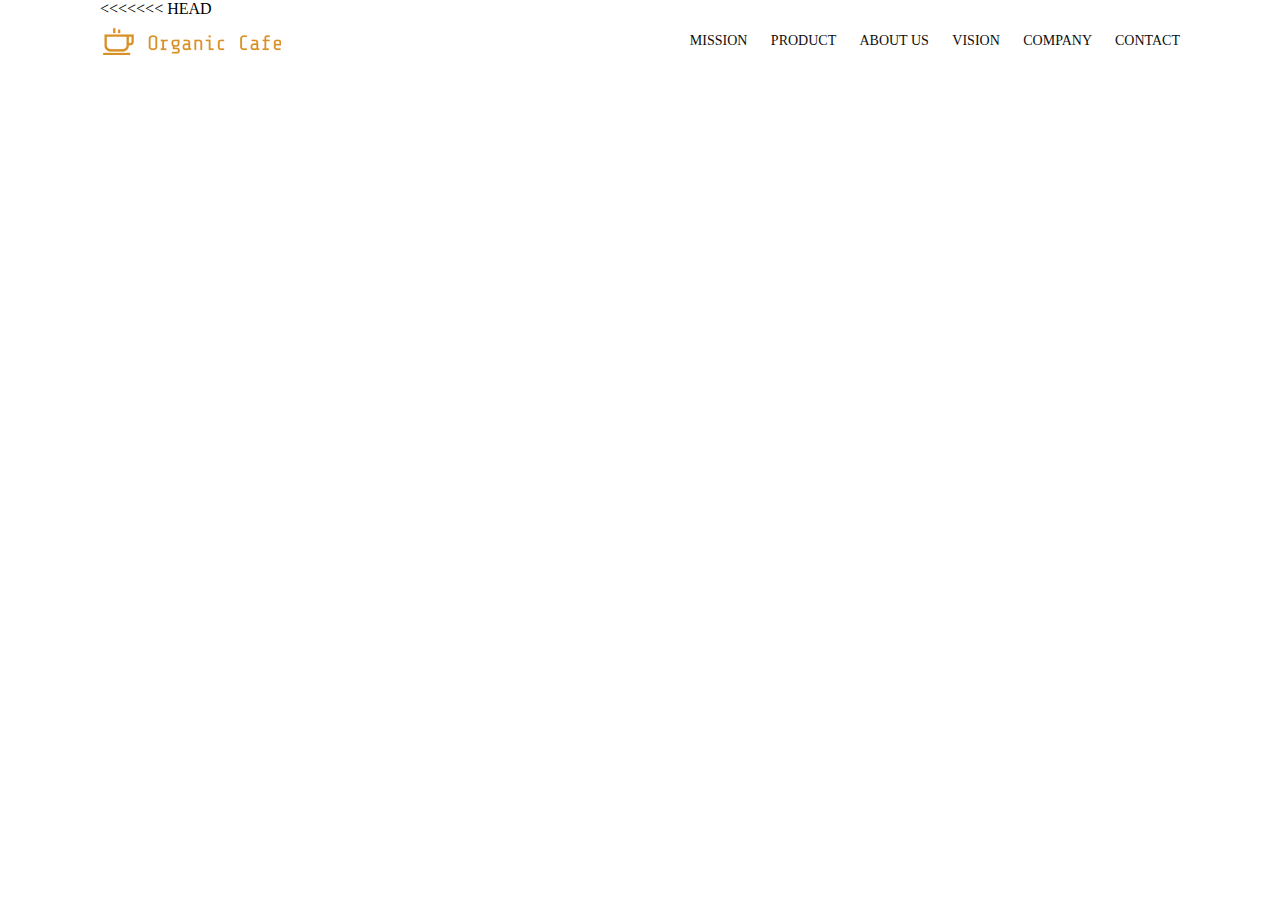
==== commit b69565be: "課題を提出" ====
--- a/index.html
+++ b/index.html
@@ -1,6 +1,7 @@
 <!DOCTYPE html>
 <html>
   <head>
+<<<<<<< HEAD
     <title>SocialTech</title>
     <meta charset="UTF-8">
     <meta name="description" content="SocialTechはEdTech業界のリーディングカンパニーを目指します。">
@@ -39,10 +40,46 @@
           <a href="https://twitter.com/samuraijuku"><img src="images/button-twitter.png" alt="Twitterのリンク"></a>
           <a href="https://www.youtube.com/channel/UCCFOQO5aDK0xXam4cUQXT8g"><img src="images/button-youtube.png" alt="YouTubeのリンク"></a>
         </div>
+=======
+    <title>Organic Cafe</title>
+    <meta charset="UTF-8" />
+    <meta
+      name="description"
+      content="自家焙煎のコーヒーがお家で楽しめるOrganic Cafe"
+    />
+    <meta name="viewport" content="width=device-width, initial-scale=1.0" />
+    <link rel="stylesheet" href="style.css" />
+  </head>
+  <body>
+    <!-- ヘッダー -->
+    <header>
+      <!-- ロゴ -->
+      <a href="index.html" id="logo"
+        ><img src="images/logo.png" alt="トップページに戻る"
+      /></a>
+
+      <!-- PC用ナビゲーション -->
+      <nav id="nav-pc">
+        <a href="index.html#concept">CONCEPT</a>
+        <a href="index.html#product">PRODUCT</a>
+        <a href="index.html#contact">CONTACT</a>
+      </nav>
+        <img id="menu-sp" src="images/button-menu.png" alt="ナビゲーションを開く" 
+          onclick="document.getElementById('nav-sp').style.display='block'">
+      <nav id="nav-sp">
+        <img id="close" src="images/button-close.png" alt="ナビゲーションを閉じる" 
+          onclick="document.getElementById('nav-sp').style.display='none'">
+        <a id="logo-sp" href="index.html" onclick="document.getElementById('nav-sp').style.display='none'">
+        <img src=images/logo-sp.png alt="トップページに戻る"></a>
+        <a class="menu" href="index.html#concept" onclick="document.getElementById('nav-sp').style.display='none'">CONCEPT</a>
+        <a class="menu" href="index.html#product" onclick="document.getElementById('nav-sp').style.display='none'">PRODUCT</a>
+        <a class="menu" href="index.html#contact" onclick="document.getElementById('nav-sp').style.display='none'">CONTACT</a>
+>>>>>>> c50fd7145286cb5a6f5f7dd11c6d5eed0e3a71e3
       </nav>
     </header>
     <main>
       <article>
+<<<<<<< HEAD
         <section id="main-visual">
           <div id="main-message">
             <h1>WORLD PEACE</h1>
@@ -388,6 +425,20 @@
           <span id="copyright">&copy;2021 SocialTech, Inc. All Rights Reserved. </span>
         </div>
       </footer>
+=======
+        <!-- メインビジュアル -->
+        <section id="main-visual">
+          <div id="main-message">
+            <h1>Organic Cafe</h1>
+            <p>自家焙煎コーヒーが買えるお店</p>
+          </div>
+          <img
+            src="images/main-image.jpg"
+            alt="コーヒーをハンドドリップで淹れる画像"
+          />
+        </section>
+      </article>
+>>>>>>> c50fd7145286cb5a6f5f7dd11c6d5eed0e3a71e3
     </main>
   </body>
 </html>--- a/style.css
+++ b/style.css
@@ -1,5 +1,6 @@
 /* PC、スマホ共通スタイル */
 body {
+<<<<<<< HEAD
   font-family: "Source Sans Pro", "Hiragino kaku Gothic ProN", Meiryo, Arial, sans-serif;
 }
 p {
@@ -1033,4 +1034,127 @@
 }
 
 
+=======
+  font-family: "Source Sans Pro", "Hiragino Kaku Gothic ProN", Meiryo, Arial,
+    sans-serif;
+}
+
+p {
+  font-size: 15px;
+}
+
+#main-visual>img {
+  width: 100%;
+}
+
+/*================
+PC用のスタイル 
+=================*/
+@media screen and (min-width: 768px) {
+  /* 横幅設定 */
+  body {
+    max-width: 1080px;
+    min-width: 960px;
+    margin: 0 auto 0 auto;
+  }
+
+  /* ヘッダー */
+  header {
+    display: flex;
+    justify-content: space-between;
+  }
+
+  /* ナビゲーションのレイアウト */
+  #nav-pc {
+    text-align: right;
+    font-size: 14px;
+    padding-top: 15px;
+  }
+
+  /* ナビゲーションのリンクの装飾設定 */
+  #nav-pc>a {
+    text-decoration: none;
+    margin-left: 20px;
+  }
+
+  #nav-pc>a:link {
+    color: #0d0d0d;
+  }
+
+  #nav-pc>a:visited {
+    color: #0d0d0d;
+  }
+
+  #nav-pc>a:hover {
+    color: #0d0d0d;
+    text-decoration: underline;
+  }
+
+  #nav-pc>a:active {
+    color: #0d0d0d;
+  }
+  #menu-sp {
+    display: none;
+  }
+  #nav-sp {
+    display: none;
+  }
+}
+@media screen and (max-width: 767px) {
+  body {
+    min-width: 375px;
+    margin: 0;
+  }
+  #nav-pc {
+    display: none;
+  }
+  #menu-sp {
+    float: right;
+    padding: 0;
+  }
+  #nav-sp {
+    background-color: #ce933e;
+    position: absolute;
+    left: 0;
+    top: 0;
+    height: 100%;
+    width: 100%;
+    display: none;
+    z-index: 100;
+  }
+  #close {
+    position: absolute;
+    top: 20px;
+    right: 20px;
+  }
+  #logo-sp {
+    margin: 80px 0px 30px 20px;
+  }
+  #nav-sp > a {
+    display: block;
+  }
+  #nav-sp > a:link {
+    color: #ffffff;
+  }
+  #nav-sp > a:visited {
+    color: #ffffff;
+  }
+  #nav-sp > a:hover {
+    color: #ffffff;
+    text-decoration: underline;
+  }
+  #nav-sp > a:active {
+    color: #ffffff;
+  }
+  #nav-sp > .menu {
+    text-decoration: none;
+    display: block;
+    margin: 0 20px 0 20px;
+    height: 44px;
+    font-size: 16px;
+    background-image: url("images/arrow.png");
+    background-repeat: no-repeat;
+    background-position: right top;
+  }
+>>>>>>> c50fd7145286cb5a6f5f7dd11c6d5eed0e3a71e3
 }--- a/style.css
+++ b/style.css
@@ -1,5 +1,6 @@
 /* PC、スマホ共通スタイル */
 body {
+<<<<<<< HEAD
   font-family: "Source Sans Pro", "Hiragino kaku Gothic ProN", Meiryo, Arial, sans-serif;
 }
 p {
@@ -1033,4 +1034,127 @@
 }
 
 
+=======
+  font-family: "Source Sans Pro", "Hiragino Kaku Gothic ProN", Meiryo, Arial,
+    sans-serif;
+}
+
+p {
+  font-size: 15px;
+}
+
+#main-visual>img {
+  width: 100%;
+}
+
+/*================
+PC用のスタイル 
+=================*/
+@media screen and (min-width: 768px) {
+  /* 横幅設定 */
+  body {
+    max-width: 1080px;
+    min-width: 960px;
+    margin: 0 auto 0 auto;
+  }
+
+  /* ヘッダー */
+  header {
+    display: flex;
+    justify-content: space-between;
+  }
+
+  /* ナビゲーションのレイアウト */
+  #nav-pc {
+    text-align: right;
+    font-size: 14px;
+    padding-top: 15px;
+  }
+
+  /* ナビゲーションのリンクの装飾設定 */
+  #nav-pc>a {
+    text-decoration: none;
+    margin-left: 20px;
+  }
+
+  #nav-pc>a:link {
+    color: #0d0d0d;
+  }
+
+  #nav-pc>a:visited {
+    color: #0d0d0d;
+  }
+
+  #nav-pc>a:hover {
+    color: #0d0d0d;
+    text-decoration: underline;
+  }
+
+  #nav-pc>a:active {
+    color: #0d0d0d;
+  }
+  #menu-sp {
+    display: none;
+  }
+  #nav-sp {
+    display: none;
+  }
+}
+@media screen and (max-width: 767px) {
+  body {
+    min-width: 375px;
+    margin: 0;
+  }
+  #nav-pc {
+    display: none;
+  }
+  #menu-sp {
+    float: right;
+    padding: 0;
+  }
+  #nav-sp {
+    background-color: #ce933e;
+    position: absolute;
+    left: 0;
+    top: 0;
+    height: 100%;
+    width: 100%;
+    display: none;
+    z-index: 100;
+  }
+  #close {
+    position: absolute;
+    top: 20px;
+    right: 20px;
+  }
+  #logo-sp {
+    margin: 80px 0px 30px 20px;
+  }
+  #nav-sp > a {
+    display: block;
+  }
+  #nav-sp > a:link {
+    color: #ffffff;
+  }
+  #nav-sp > a:visited {
+    color: #ffffff;
+  }
+  #nav-sp > a:hover {
+    color: #ffffff;
+    text-decoration: underline;
+  }
+  #nav-sp > a:active {
+    color: #ffffff;
+  }
+  #nav-sp > .menu {
+    text-decoration: none;
+    display: block;
+    margin: 0 20px 0 20px;
+    height: 44px;
+    font-size: 16px;
+    background-image: url("images/arrow.png");
+    background-repeat: no-repeat;
+    background-position: right top;
+  }
+>>>>>>> c50fd7145286cb5a6f5f7dd11c6d5eed0e3a71e3
 }